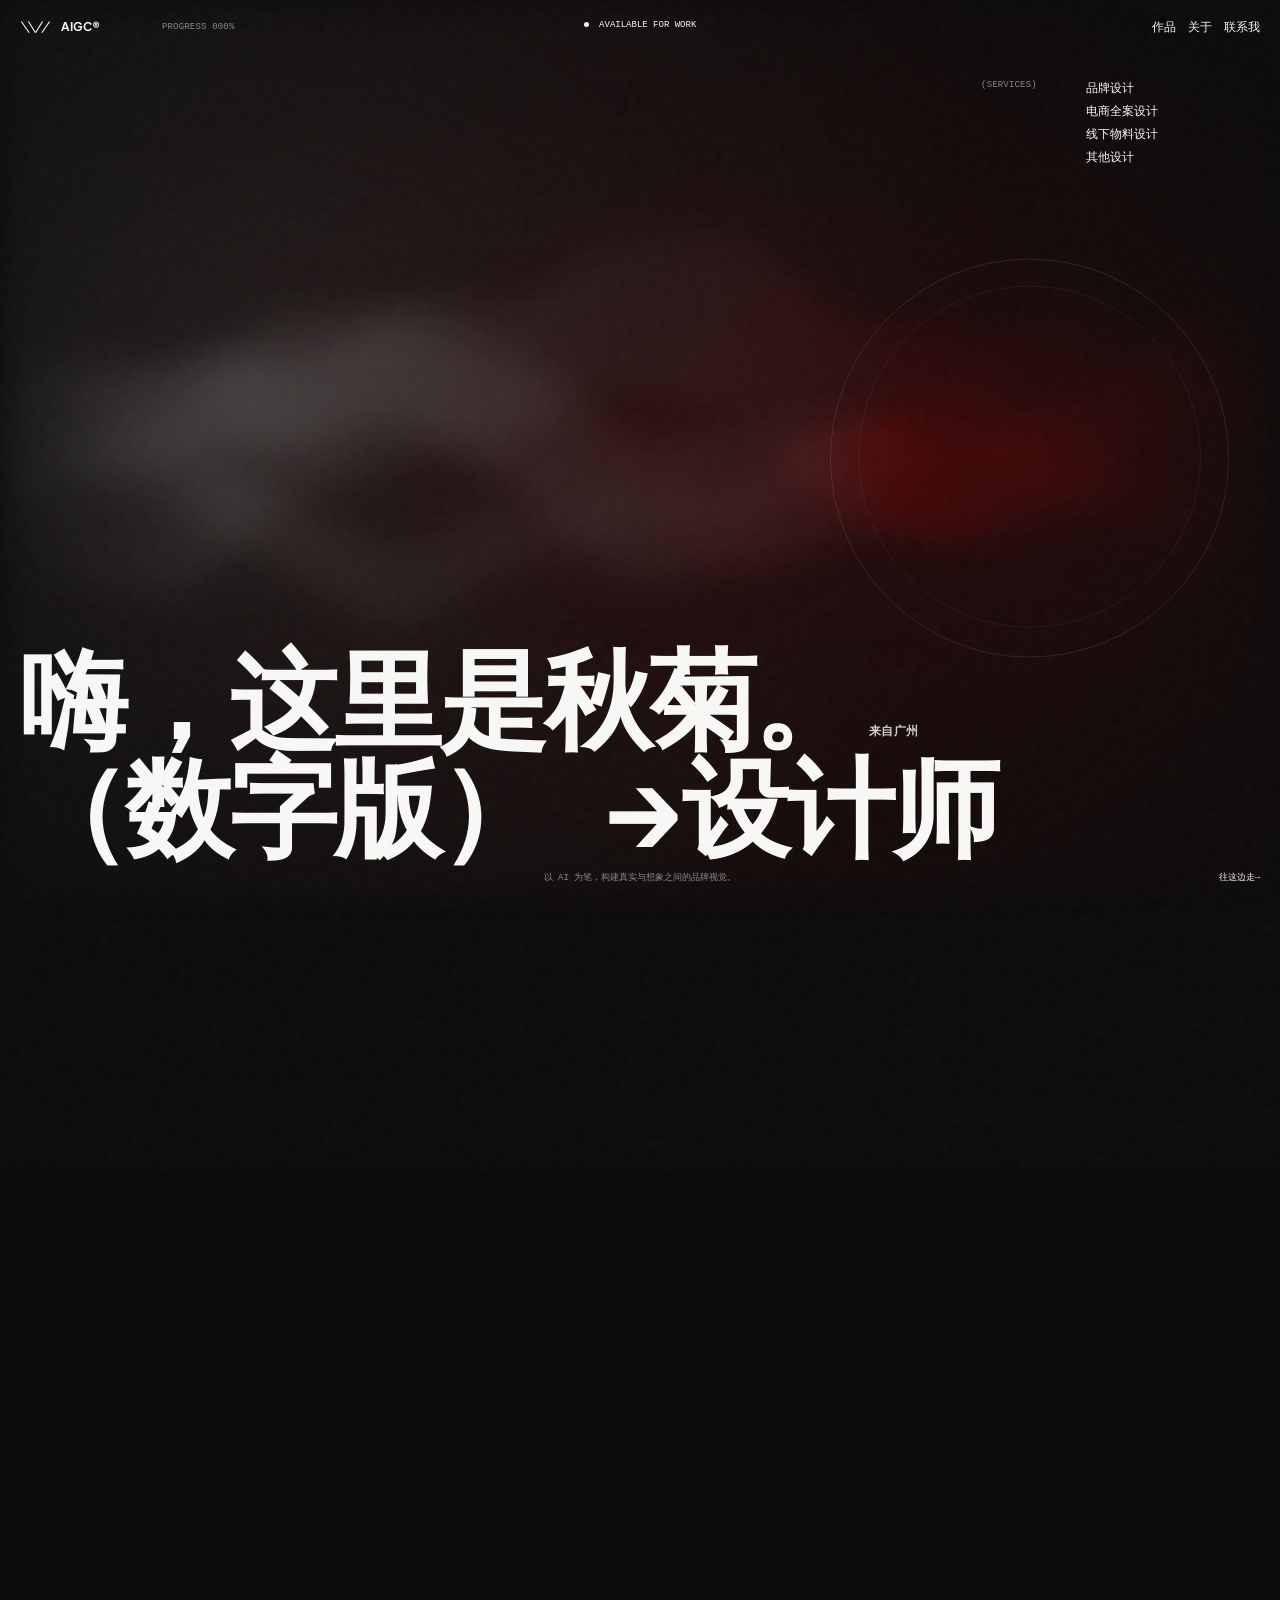
==== index.html @ 80c8fb96 "Add four animated case study pages" ====
<!doctype html>
<html lang="zh-CN">
  <head>
    <meta charset="UTF-8" />
    <meta name="viewport" content="width=device-width, initial-scale=1.0" />
    <meta
      name="description"
      content="AIGC 视觉设计师个人作品集：AI 视觉、品牌艺术指导与动态影像。"
    />
    <title>AIGC® — Visual Designer</title>
    <link rel="stylesheet" href="./styles.css?v=20261120-spacing-final" />
    <link rel="stylesheet" href="./target-cursor.css?v=20261120" />
  </head>
  <body>
    <canvas class="aurora" id="aurora" aria-hidden="true"></canvas>

    <div class="loader" id="loader" aria-hidden="true">
      <div class="loader__art" aria-hidden="true">
        <img src="./assets/body-signal.svg" alt="" />
        <img src="./assets/silicon-bloom.svg" alt="" />
        <img src="./assets/chrome-memory.svg" alt="" />
        <img src="./assets/soft-machine.svg" alt="" />
      </div>
      <div class="loader__info">
        <span>JUST A SEC!</span>
        <span class="loader__count" id="loader-count">000</span>
      </div>
      <div class="loader__rule"><span></span></div>
    </div>

    <div class="noise" aria-hidden="true"></div>

    <header class="site-header" id="site-header">
      <div class="header-left">
        <a class="brand" href="#stage" data-navigate="top" aria-label="返回首页">
          <svg viewBox="0 0 44 26" aria-hidden="true">
            <path d="M2 5 13 21M42 5 31 21M12 5l10 16M32 5 22 21" />
          </svg>
          <span>AIGC®</span>
        </a>
        <span class="page-progress">PROGRESS <b id="page-progress">000%</b></span>
      </div>
      <span class="availability"><i></i> AVAILABLE FOR WORK</span>
      <nav class="desktop-nav" aria-label="主导航">
        <a href="#works" data-navigate="works">作品</a>
        <a href="#about" data-navigate="about">关于</a>
        <a href="#contact" data-navigate="contact">联系我</a>
      </nav>
      <button class="menu-toggle" type="button" aria-expanded="false" aria-controls="mobile-nav">
        <span></span><span></span>
        <span class="sr-only">打开导航</span>
      </button>
    </header>

    <nav class="mobile-nav" id="mobile-nav" aria-label="移动端导航">
      <a href="#works" data-navigate="works"><span>01</span>作品</a>
      <a href="#about" data-navigate="about"><span>02</span>关于</a>
      <a href="#contact" data-navigate="contact"><span>03</span>联系我</a>
      <p>让未见之物，<br />成为可以被相信的画面。</p>
    </nav>

    <main>
      <section class="horizontal-stage" id="stage">
        <div class="horizontal-pin">
          <div class="horizontal-track" id="horizontal-track">
            <section class="scene hero-scene">
              <div class="hero-services">
                <span class="micro">(SERVICES)</span>
                <ul>
                  <li>品牌设计</li>
                  <li>电商全案设计</li>
                  <li>线下物料设计</li>
                  <li>其他设计</li>
                </ul>
              </div>

              <div class="hero-copy">
                <div class="hero-line hero-line--one">
                  <h1>嗨，这里是秋菊。</h1>
                  <span class="hero-location">来自广州</span>
                </div>
                <div class="hero-line hero-line--two">
                  <h1>（数字版）</h1>
                  <h1>→设计师</h1>
                </div>
              </div>

              <div class="hero-bottom">
                <span class="hero-manifesto">以 AI 为笔，构建真实与想象之间的品牌视觉。</span>
                <span>往这边走→</span>
              </div>
            </section>

            <article class="scene project-scene" data-project="0">
              <div
                class="project-copy"
                data-open-project="0"
                style="--project-image: url('./assets/silicon-bloom.svg')"
              >
                <span class="project-number">01</span>
                <span class="project-year">（2026）</span>
                <h2>品牌<br />设计</h2>
                <ul>
                  <li>品牌+IP</li>
                </ul>
                <button class="project-open" type="button" data-open-project="0">查看作品 ↗</button>
              </div>
            </article>

            <article class="scene project-scene" data-project="1">
              <div
                class="project-copy"
                data-open-project="1"
                style="--project-image: url('./assets/chrome-memory.svg')"
              >
                <span class="project-number">02</span>
                <span class="project-year">（2026）</span>
                <h2>电商<br />全案设计</h2>
                <ul>
                  <li>AIGC</li>
                  <li>电商</li>
                </ul>
                <button class="project-open" type="button" data-open-project="1">查看作品 ↗</button>
              </div>
            </article>

            <article class="scene project-scene" data-project="2">
              <div
                class="project-copy"
                data-open-project="2"
                style="--project-image: url('./assets/body-signal.svg')"
              >
                <span class="project-number">03</span>
                <span class="project-year">（2026）</span>
                <h2>线下<br />物料设计</h2>
                <ul>
                  <li>画册</li>
                  <li>包装</li>
                </ul>
                <button class="project-open" type="button" data-open-project="2">查看作品 ↗</button>
              </div>
            </article>

            <article class="scene project-scene" data-project="3">
              <div
                class="project-copy"
                data-open-project="3"
                style="--project-image: url('./assets/soft-machine.svg')"
              >
                <span class="project-number">04</span>
                <span class="project-year">（2026）</span>
                <h2>其他<br />设计</h2>
                <ul>
                  <li>字体设计</li>
                </ul>
                <button class="project-open" type="button" data-open-project="3">查看作品 ↗</button>
              </div>
            </article>

            <section class="scene works-scene" id="works">
              <div class="works-heading">
                <h2>部分作品展示</h2>
              </div>
              <div class="works-table">
                <div class="works-table__head">
                  <span>Name</span><span>Year</span><span>Services</span>
                </div>
                <div class="works-table__row">
                  <span>贝甜</span><span>2026.11</span><span>烘焙品牌项目设计</span>
                </div>
                <div class="works-table__row">
                  <span>泊荼</span><span>2026.09</span><span>零食包装设计，茶包</span>
                </div>
                <div class="works-table__row">
                  <span>创尔生物科技</span><span>2026.08</span><span>企业画册设计</span>
                </div>
                <div class="works-table__row">
                  <span>牙泰</span><span>2026.07</span><span>牙膏详情页设计，电商</span>
                </div>
                <div class="works-table__row">
                  <span>Move</span><span>2026.05</span><span>运动APP界面设计</span>
                </div>
              </div>
              <div class="works-footer">
                <span>AVAILABLE FOR SELECTED COLLABORATIONS</span>
                <a href="#contact" data-navigate="contact">REQUEST FULL PORTFOLIO ↗</a>
              </div>
            </section>

            <section class="scene about-scene" id="about">
              <div class="about-art">
                <img src="./assets/soft-machine.svg" alt="柔软机械视觉" loading="lazy" />
                <div class="about-art__stamp">
                  <span>HUMAN</span><i>×</i><span>MACHINE</span>
                </div>
              </div>
              <div class="about-copy">
                <span class="micro">(ABOUT THE DESIGNER)</span>
                <h2>
                  通过战略性、有意识且功能性地塑造品牌视觉形象。作为一名充满热忱的平面设计师，我相信每一项品牌课题，都能用清晰成熟的设计思维去回应。
                </h2>
                <div class="about-intro">
                  <p>
                    我做事踏实、善于协作，重视细节，打造统一且贴合品牌内核的视觉作品。
                  </p>
                  <p>
                    拥有一年跨领域平面设计经验，涵盖品牌识别、包装、版式与视觉物料设计，我的设计逻辑植根于叙事表达，致力于为品牌构建稳定、有共鸣、具备长期价值的视觉体系。
                  </p>
                </div>
                <div class="toolkit">
                  <span>我的哲学</span>
                </div>
              </div>
            </section>

            <section class="scene contact-scene" id="contact">
              <div class="contact-thanks">
                <span class="micro">(THANK YOU)</span>
                <section class="hobby-section" aria-labelledby="hobby-title">
                  <div class="hobby-carousel">
                    <img
                      class="hobby-slide is-active"
                      src="./assets/silicon-bloom.svg"
                      alt="任何音乐相关视觉占位图"
                    />
                    <img
                      class="hobby-slide"
                      src="./assets/chrome-memory.svg"
                      alt="游戏与摄影视觉占位图"
                      loading="lazy"
                    />
                    <img
                      class="hobby-slide"
                      src="./assets/body-signal.svg"
                      alt="艺术展与美术展视觉占位图"
                      loading="lazy"
                    />
                    <img
                      class="hobby-slide"
                      src="./assets/soft-machine.svg"
                      alt="运动的乐趣视觉占位图"
                      loading="lazy"
                    />
                    <span class="hobby-carousel__count"><b id="hobby-index">01</b> / 04</span>
                  </div>
                  <div class="hobby-copy">
                    <span class="micro" id="hobby-title">(认识我)</span>
                    <p class="hobby-intro">
                      创造性解决问题是我工作和个人追求的核心。无论是通过动手制作还是积极探索，这些爱好让我保持脚踏实地、保持好奇心和创意投入，也为我的设计方法增添了新鲜视角。
                    </p>
                    <p class="hobby-prompt">以下是我热爱的一些爱好，一旦你让我开口，我就永远不会停止追逐：</p>
                    <ul class="hobby-list">
                      <li><button type="button">任何音乐相关<i>01</i></button></li>
                      <li><button type="button">游戏与摄影<i>02</i></button></li>
                      <li><button type="button">艺术展，美术展<i>03</i></button></li>
                      <li><button type="button">运动的乐趣<i>04</i></button></li>
                    </ul>
                  </div>
                </section>
                <div class="contact-thanks__closing">
                  <p>Thanks for<br />stopping by.</p>
                  <span>你的到访，本身就是一次灵感交换。</span>
                </div>
              </div>
              <div class="contact-panel">
                <div class="contact-top">
                  <span>(START A PROJECT)</span>
                  <span>OPEN FOR COLLABORATION / 2026</span>
                </div>
                <div class="contact-main">
                  <h2>LET'S ✱<br />CONNECT</h2>
                  <p>
                    有一个项目，或者只是想聊聊？<br />
                    让我们把脑海里的画面变成可以被看见的世界。
                  </p>
                  <div class="contact-directory" id="personal-info">
                    <div class="contact-directory__profile">
                      <section class="contact-directory__column">
                        <span class="contact-directory__label">个人信息</span>
                        <dl class="contact-list">
                          <div><dt>身份</dt><dd>平面设计师</dd></div>
                          <div><dt>方向</dt><dd>AIGC平面设计</dd></div>
                          <div><dt>状态</dt><dd>接受合作机会</dd></div>
                        </dl>
                      </section>
                      <section class="contact-directory__column">
                        <span class="contact-directory__label">社媒主页</span>
                        <ul class="contact-social-list">
                          <li><span>小红书</span><strong>95495643327</strong></li>
                          <li>
                            <span>站酷</span>
                            <a href="https://www.zcool.com.cn/u/ZMTE1ODU4ODI4" target="_blank" rel="noreferrer">
                              https://www.zcool.com.cn/u/ZMTE1ODU4ODI4
                            </a>
                          </li>
                          <li><span>抖音</span><strong>蔡燃</strong></li>
                        </ul>
                      </section>
                    </div>
                    <div class="contact-directory__contact">
                      <span class="contact-directory__label">联系信息</span>
                      <div class="contact-channels">
                        <span>邮箱：<a href="mailto:luqiuju517@gmail.com">luqiuju517@gmail.com</a></span>
                        <span>微信：<strong>l1486950832</strong></span>
                      </div>
                      <p>合作咨询：欢迎通过邮件或社媒联系</p>
                    </div>
                  </div>
                </div>
                <div class="contact-footer">
                  <span>© 2026 AIGC®</span>
                  <span>BEHANCE / INSTAGRAM / 小红书</span>
                  <span>BACK TO TOP ↑</span>
                </div>
              </div>
            </section>
          </div>
        </div>
      </section>
    </main>

    <dialog class="project-modal" id="project-modal" aria-labelledby="modal-title">
      <button class="modal-close" type="button" aria-label="关闭项目详情">CLOSE ×</button>
      <div class="modal-layout">
        <div class="modal-visual">
          <img id="modal-image" src="" alt="" />
          <span class="modal-index" id="modal-index">01</span>
        </div>
        <div class="modal-content">
          <div>
            <span class="micro">SELECTED PROJECT</span>
            <h2 id="modal-title"></h2>
            <p class="modal-lede" id="modal-lede"></p>
          </div>
          <dl>
            <div><dt>YEAR</dt><dd id="modal-year"></dd></div>
            <div><dt>SCOPE</dt><dd id="modal-scope"></dd></div>
            <div><dt>ROLE</dt><dd>AIGC Visual Direction / Creative Production</dd></div>
          </dl>
          <p class="modal-note">此项目视觉为网站预览占位内容，可替换为你的真实作品。</p>
        </div>
      </div>
    </dialog>

    <script src="https://cdn.jsdelivr.net/npm/gsap@3.12.5/dist/gsap.min.js"></script>
    <script src="./aurora.js"></script>
    <script src="./target-cursor.js?v=20261120"></script>
    <script src="./script.js?v=20261120-case-pages"></script>
  </body>
</html>
---- styles.css ----
@import url("https://fonts.googleapis.com/css2?family=Plus+Jakarta+Sans:wght@400;500;600;700;800&display=swap");

:root {
  --black: #0c0c0c;
  --white: #f8f8f6;
  --red: #ff2222;
  --muted: rgba(248, 248, 246, 0.52);
  --line: rgba(248, 248, 246, 0.22);
  --font: "Plus Jakarta Sans", "Helvetica Neue", Arial, "PingFang SC", "Microsoft YaHei",
    sans-serif;
  --mono: "SFMono-Regular", "Cascadia Code", "Roboto Mono", "Microsoft YaHei", monospace;
  --pad: clamp(16px, 1.56vw, 22px);
}

* {
  box-sizing: border-box;
}

html {
  color-scheme: dark;
  background: var(--black);
  scroll-behavior: auto;
}

body {
  min-width: 320px;
  margin: 0;
  overflow-x: hidden;
  color: var(--white);
  background: var(--black);
  font-family: var(--font);
  -webkit-font-smoothing: antialiased;
}

body.is-locked {
  overflow: hidden;
}

.aurora {
  position: fixed;
  inset: 0;
  z-index: 0;
  width: 100%;
  height: 100%;
  opacity: 0.82;
  filter: blur(18px) saturate(1.12);
  pointer-events: none;
}

main {
  position: relative;
  z-index: 1;
}

button,
a {
  color: inherit;
  font: inherit;
  -webkit-tap-highlight-color: transparent;
}

button {
  padding: 0;
  border: 0;
  background: none;
  cursor: pointer;
}

a {
  text-decoration: none;
}

img {
  display: block;
  max-width: 100%;
}

::selection {
  color: var(--black);
  background: var(--red);
}

.sr-only {
  position: absolute;
  width: 1px;
  height: 1px;
  padding: 0;
  margin: -1px;
  overflow: hidden;
  clip: rect(0, 0, 0, 0);
  white-space: nowrap;
  border: 0;
}

.noise {
  position: fixed;
  inset: -30%;
  z-index: 9998;
  pointer-events: none;
  opacity: 0.035;
  background-image: url("data:image/svg+xml,%3Csvg viewBox='0 0 180 180' xmlns='http://www.w3.org/2000/svg'%3E%3Cfilter id='n'%3E%3CfeTurbulence type='fractalNoise' baseFrequency='.92' numOctaves='4' stitchTiles='stitch'/%3E%3C/filter%3E%3Crect width='100%25' height='100%25' filter='url(%23n)' opacity='.8'/%3E%3C/svg%3E");
  animation: grain 0.24s steps(2) infinite;
}

@keyframes grain {
  0% { transform: translate3d(0, 0, 0); }
  25% { transform: translate3d(1%, -2%, 0); }
  50% { transform: translate3d(-2%, 1%, 0); }
  75% { transform: translate3d(2%, 2%, 0); }
  100% { transform: translate3d(-1%, -1%, 0); }
}

.loader {
  position: fixed;
  inset: 0;
  z-index: 10000;
  display: flex;
  align-items: center;
  justify-content: center;
  overflow: hidden;
  color: var(--black);
  background: var(--red);
  transition: transform 0.9s cubic-bezier(0.76, 0, 0.24, 1), visibility 0.9s;
}

.loader.is-complete {
  visibility: hidden;
  transform: translateY(-100%);
}

.loader__art {
  position: relative;
  width: min(34vw, 470px);
  aspect-ratio: 1;
}

.loader__art img {
  position: absolute;
  top: 50%;
  left: 50%;
  width: 38%;
  max-height: 48%;
  border: 1px solid rgba(12, 12, 12, 0.4);
  object-fit: cover;
  filter: grayscale(1) contrast(1.1);
}

.loader__art img:nth-child(1) {
  z-index: 2;
  transform: translate(-50%, -50%) rotate(-4deg);
}

.loader__art img:nth-child(2) {
  z-index: 3;
  transform: translate(-72%, -61%) rotate(6deg);
}

.loader__art img:nth-child(3) {
  z-index: 1;
  transform: translate(-28%, -40%) rotate(4deg);
}

.loader__art img:nth-child(4) {
  z-index: 4;
  transform: translate(-48%, -32%) rotate(-5deg);
}

.loader__info {
  position: absolute;
  right: var(--pad);
  bottom: calc(var(--pad) + 17px);
  left: var(--pad);
  display: flex;
  align-items: flex-end;
  justify-content: space-between;
  font: 11px/1 var(--mono);
  text-transform: uppercase;
}

.loader__count {
  font-size: clamp(22px, 3vw, 44px);
  letter-spacing: -0.06em;
}

.loader__rule {
  position: absolute;
  right: var(--pad);
  bottom: var(--pad);
  left: var(--pad);
  height: 1px;
  overflow: hidden;
  background: rgba(12, 12, 12, 0.3);
}

.loader__rule span {
  display: block;
  width: 100%;
  height: 100%;
  background: var(--black);
  transform: scaleX(0);
  transform-origin: left;
  animation: loader-rule 1.2s cubic-bezier(0.76, 0, 0.24, 1) forwards;
}

@keyframes loader-rule {
  to { transform: scaleX(1); }
}

.site-header {
  position: fixed;
  top: 0;
  right: 0;
  left: 0;
  z-index: 100;
  display: grid;
  grid-template-columns: 1fr auto 1fr;
  align-items: start;
  padding: 18px var(--pad);
  pointer-events: none;
  transition: color 0.3s;
}

.site-header a,
.site-header button {
  pointer-events: auto;
}

.header-left {
  display: flex;
  align-items: center;
  gap: 62px;
}

.brand {
  display: inline-flex;
  align-items: center;
  gap: 10px;
  width: max-content;
  font-size: 12px;
  font-weight: 700;
  line-height: 1;
}

.brand svg {
  width: 31px;
  fill: none;
  stroke: currentColor;
  stroke-width: 1.6;
}

.page-progress {
  color: var(--muted);
  font: 9px/1 var(--mono);
  letter-spacing: 0.02em;
}

.page-progress b {
  font-weight: 400;
}

.availability {
  padding-top: 3px;
  justify-self: center;
  font: 9px/1 var(--mono);
}

.availability i {
  display: inline-block;
  width: 5px;
  height: 5px;
  margin-right: 5px;
  border-radius: 50%;
  background: var(--white);
}

.desktop-nav {
  display: flex;
  justify-self: end;
  gap: 12px;
  font: 12px/1 var(--font);
}

.desktop-nav a {
  position: relative;
  padding: 3px 0;
}

.desktop-nav a::after {
  position: absolute;
  right: 0;
  bottom: 0;
  left: 0;
  height: 1px;
  background: currentColor;
  content: "";
  transform: scaleX(0);
  transform-origin: right;
  transition: transform 0.3s;
}

.desktop-nav a:hover::after {
  transform: scaleX(1);
  transform-origin: left;
}

.site-header.is-contact .desktop-nav {
  color: var(--white);
}

.menu-toggle {
  display: none;
  justify-self: end;
  width: 38px;
  height: 30px;
  padding: 7px 0;
}

.menu-toggle > span:not(.sr-only) {
  display: block;
  width: 100%;
  height: 1px;
  background: currentColor;
}

.menu-toggle > span:first-child {
  margin-bottom: 7px;
}

.menu-toggle[aria-expanded="true"] > span:first-child {
  transform: translateY(4px) rotate(45deg);
}

.menu-toggle[aria-expanded="true"] > span:nth-child(2) {
  transform: translateY(-4px) rotate(-45deg);
}

.mobile-nav {
  position: fixed;
  inset: 0;
  z-index: 90;
  display: none;
  flex-direction: column;
  justify-content: center;
  padding: 90px var(--pad) 34px;
  color: var(--black);
  background: var(--red);
  opacity: 0;
  pointer-events: none;
  transform: translateY(-8%);
  transition: opacity 0.4s, transform 0.4s cubic-bezier(0.76, 0, 0.24, 1);
}

.mobile-nav.is-open {
  opacity: 1;
  pointer-events: auto;
  transform: translateY(0);
}

.mobile-nav a {
  display: flex;
  align-items: baseline;
  gap: 12px;
  padding: 4px 0;
  font-size: clamp(43px, 13vw, 70px);
  font-weight: 700;
  letter-spacing: -0.055em;
  line-height: 0.95;
}

.mobile-nav a span {
  font: 9px/1 var(--mono);
  letter-spacing: 0;
}

.mobile-nav p {
  margin: 70px 0 0;
  font: 11px/1.55 var(--mono);
}

.horizontal-stage {
  position: relative;
  height: 650vh;
  background: transparent;
}

.horizontal-pin {
  position: sticky;
  top: 0;
  height: 100svh;
  overflow: hidden;
}

.horizontal-track {
  display: flex;
  width: max-content;
  height: 100svh;
  will-change: transform;
}

.scene {
  position: relative;
  flex: none;
  height: 100%;
  background: transparent;
}

.micro {
  color: var(--muted);
  font: 9px/1.2 var(--mono);
  letter-spacing: 0.02em;
  text-transform: uppercase;
}

.hero-scene {
  width: 100vw;
  overflow: hidden;
}

.hero-scene::before {
  position: absolute;
  top: 50%;
  right: 4vw;
  width: min(31vw, 460px);
  height: min(31vw, 460px);
  border: 1px solid rgba(248, 248, 246, 0.1);
  border-radius: 50%;
  content: "";
  transform: translateY(-48%);
}

.hero-scene::after {
  position: absolute;
  top: 50%;
  right: calc(4vw + 2.2vw);
  width: min(26.6vw, 395px);
  height: min(26.6vw, 395px);
  border: 1px solid rgba(248, 248, 246, 0.06);
  border-radius: 50%;
  content: "";
  transform: translateY(-48%);
}

.hero-services {
  position: absolute;
  top: 80px;
  right: var(--pad);
  display: grid;
  grid-template-columns: 90px 174px;
  gap: 15px;
  z-index: 2;
  font-size: 12px;
}

.hero-services ul {
  display: flex;
  gap: 6px;
  padding: 0;
  margin: 0;
  flex-direction: column;
  list-style: none;
}

.hero-copy {
  position: absolute;
  right: var(--pad);
  bottom: 44px;
  left: var(--pad);
  z-index: 2;
  text-transform: uppercase;
}

.hero-line {
  display: flex;
  align-items: flex-end;
}

.hero-line h1 {
  margin: 0;
  font-size: clamp(56px, 8.45vw, 130px);
  perspective: 700px;
  font-weight: 700;
  letter-spacing: -0.03em;
  line-height: 0.98;
  white-space: nowrap;
}

.fold-char {
  display: inline-block;
  transform-origin: 50% 0%;
  transform-style: preserve-3d;
  backface-visibility: hidden;
  will-change: transform, opacity;
}

.hero-line--two {
  gap: clamp(28px, 4.5vw, 72px);
  margin-top: 2px;
}

.hero-location {
  margin: 0 0 8px 11px;
  color: rgba(248, 248, 246, 0.82);
  font: 700 12px/1.35 var(--mono);
  letter-spacing: 0.02em;
  text-transform: none;
}

.hero-bottom {
  position: absolute;
  right: var(--pad);
  bottom: 17px;
  left: var(--pad);
  z-index: 3;
  display: flex;
  justify-content: flex-end;
  font: 9px/1 var(--mono);
}

.hero-bottom b {
  margin-left: 14px;
  font-weight: 400;
}

.hero-manifesto {
  position: absolute;
  left: 50%;
  color: var(--muted);
  transform: translateX(-50%);
  white-space: nowrap;
}

.project-scene {
  display: grid;
  width: min(44vw, 700px);
  grid-template-columns: minmax(0, 1fr);
  padding: 72px var(--pad) 22px;
}

.project-copy {
  position: relative;
  isolation: isolate;
  display: flex;
  min-height: 77vh;
  align-self: center;
  flex-direction: column;
  overflow: hidden;
  padding: 6px 0 0 clamp(36px, 3vw, 50px);
  background: var(--black);
  cursor: pointer;
}

.project-copy::before {
  position: absolute;
  inset: 0;
  z-index: 0;
  background: var(--project-image) center / cover no-repeat;
  content: "";
  opacity: 0;
  pointer-events: none;
  transform: scale(1.035);
  transition:
    opacity 0.4s ease,
    transform 0.8s cubic-bezier(0.18, 0.7, 0.2, 1);
}

.project-copy:hover::before,
.project-copy:focus-within::before {
  opacity: 1;
  transform: scale(1);
}

.project-copy > * {
  position: relative;
  z-index: 1;
}

.project-number {
  align-self: flex-end;
  font-size: clamp(62px, 7.3vw, 112px);
  font-weight: 500;
  letter-spacing: -0.03em;
  line-height: 0.8;
}

.project-year {
  margin-top: auto;
  color: var(--muted);
  font: 9px/1 var(--mono);
}

.project-copy h2 {
  margin: 20px 0 32px;
  font-size: clamp(44px, 5.25vw, 82px);
  font-weight: 700;
  letter-spacing: -0.055em;
  line-height: 0.91;
}

.project-copy ul {
  display: flex;
  gap: 7px;
  padding: 9px 0;
  margin: 0;
  flex-direction: column;
  border-top: 1px solid var(--line);
  border-bottom: 1px solid var(--line);
  color: var(--muted);
  font: 9px/1.2 var(--mono);
  list-style: none;
}

.project-open {
  align-self: flex-start;
  padding: 9px 0 5px;
  margin-top: 17px;
  border-bottom: 1px solid currentColor;
  font: 9px/1 var(--mono);
}

.project-open:hover {
  color: var(--red);
}

.works-scene {
  display: flex;
  width: 100vw;
  flex-direction: column;
  padding: 73px var(--pad) 21px;
}

.works-heading {
  display: flex;
  align-items: flex-start;
  justify-content: flex-start;
  margin-bottom: 45px;
}

.works-heading h2 {
  margin: 0;
  font-size: clamp(28px, 2.65vw, 42px);
  font-weight: 700;
  letter-spacing: -0.04em;
  line-height: 1;
}

.works-table {
  border-top: 1px solid var(--line);
}

.works-table__head,
.works-table > button,
.works-table__row {
  display: grid;
  grid-template-columns: minmax(210px, 1.3fr) 0.45fr 1.25fr;
  gap: 24px;
  align-items: center;
  width: 100%;
  min-height: 61px;
  padding: 0 5px;
  border-bottom: 1px solid var(--line);
  text-align: left;
}

.works-table__head {
  min-height: 37px;
  color: var(--muted);
  font: 9px/1 var(--mono);
}

.works-table > button,
.works-table__row {
  font-size: clamp(17px, 1.68vw, 25px);
  letter-spacing: -0.025em;
  text-transform: uppercase;
}

.works-table > button {
  position: relative;
  isolation: isolate;
  overflow: hidden;
  transition: color 0.3s;
}

.works-table > button::before {
  position: absolute;
  inset: 0;
  z-index: -1;
  background: var(--red);
  content: "";
  transform: scaleY(0);
  transform-origin: bottom;
  transition: transform 0.34s cubic-bezier(0.76, 0, 0.24, 1);
}

.works-table > button:hover {
  color: var(--black);
}

.works-table > button:hover::before {
  transform: scaleY(1);
}

.works-footer {
  display: flex;
  align-items: center;
  justify-content: space-between;
  margin-top: auto;
  font: 9px/1 var(--mono);
}

.works-footer a {
  color: var(--muted);
}

.about-scene {
  display: grid;
  width: 100vw;
  grid-template-columns: 44% 56%;
}

.about-art {
  position: relative;
  align-self: center;
  height: 77vh;
  margin-left: var(--pad);
  overflow: hidden;
}

.about-art > img {
  width: 100%;
  height: 100%;
  object-fit: cover;
  filter: grayscale(0.45) contrast(1.03);
}

.about-art__stamp {
  position: absolute;
  right: 17px;
  bottom: 17px;
  display: grid;
  width: 116px;
  height: 116px;
  place-content: center;
  border: 1px solid rgba(255, 255, 255, 0.4);
  border-radius: 50%;
  color: var(--white);
  background: rgba(12, 12, 12, 0.5);
  text-align: center;
  backdrop-filter: blur(9px);
}

.about-art__stamp span {
  font: 9px/1.2 var(--mono);
}

.about-art__stamp i {
  margin: 3px 0;
  font-size: 17px;
  font-style: normal;
}

.about-copy {
  display: flex;
  flex-direction: column;
  padding: 78px 5.5vw 25px 5vw;
}

.about-copy h2 {
  max-width: 800px;
  margin: auto 0 45px;
  font-size: clamp(32px, 3.35vw, 52px);
  font-weight: 700;
  letter-spacing: -0.045em;
  line-height: 0.98;
}

.about-intro {
  display: grid;
  grid-template-columns: 1fr 1fr;
  gap: 28px;
  max-width: 800px;
}

.about-intro p {
  margin: 0;
  color: var(--muted);
  font-size: 12px;
  line-height: 1.7;
}

.toolkit {
  display: block;
  padding: 19px 0;
  margin-top: 34px;
  border-top: 1px solid var(--line);
  border-bottom: 1px solid var(--line);
}

.toolkit > span {
  color: var(--white);
  font-size: clamp(18px, 1.8vw, 26px);
  font-weight: 700;
}

.contact-scene {
  display: flex;
  width: 100vw;
  background: transparent;
}

.contact-thanks {
  display: flex;
  width: 60%;
  flex-direction: column;
  padding: 78px var(--pad) 20px;
}

.hobby-section {
  display: grid;
  grid-template-columns: minmax(250px, 0.86fr) minmax(290px, 1.14fr);
  gap: clamp(10px, 0.6vw, 12px);
  align-items: stretch;
  margin-top: 32px;
}

.hobby-carousel {
  position: relative;
  min-height: 470px;
  overflow: hidden;
  border: 1px solid rgba(248, 248, 246, 0.2);
  background: rgba(12, 12, 12, 0.38);
}

.hobby-slide {
  position: absolute;
  inset: 0;
  width: 100%;
  height: 100%;
  object-fit: cover;
  opacity: 0;
  transform: scale(1.04);
  transition: opacity 0.65s ease, transform 0.9s cubic-bezier(0.18, 0.7, 0.2, 1);
}

.hobby-slide.is-active {
  opacity: 1;
  transform: scale(1);
}

.hobby-carousel__count {
  position: absolute;
  right: 14px;
  bottom: 14px;
  padding: 7px 9px;
  color: var(--white);
  background: rgba(12, 12, 12, 0.68);
  font: 8px/1 var(--mono);
  backdrop-filter: blur(8px);
}

.hobby-carousel__count b {
  font-weight: 600;
}

.hobby-copy {
  display: flex;
  min-width: 0;
  max-width: 400px;
  flex-direction: column;
  justify-content: center;
}

.hobby-intro {
  margin: 22px 0 18px;
  color: rgba(248, 248, 246, 0.74);
  font-size: 12px;
  line-height: 1.75;
}

.hobby-prompt {
  margin: 0 0 12px;
  color: rgba(248, 248, 246, 0.62);
  font-size: 10px;
  line-height: 1.6;
}

.hobby-list {
  padding: 0;
  margin: 0;
  list-style: none;
  border-top: 1px solid var(--line);
}

.hobby-list li {
  border-bottom: 1px solid var(--line);
}

.hobby-list button {
  display: flex;
  width: 100%;
  align-items: center;
  justify-content: space-between;
  padding: 13px 0;
  color: var(--muted);
  font-size: clamp(12px, 1vw, 15px);
  font-weight: 500;
  line-height: 1.3;
  text-align: left;
  transform-origin: left center;
  transition: color 0.25s, transform 0.3s cubic-bezier(0.2, 0.7, 0.2, 1);
}

.hobby-list button:hover,
.hobby-list button:focus-visible,
.hobby-list button.is-active {
  color: var(--white);
  font-weight: 700;
}

.hobby-list button:hover,
.hobby-list button:focus-visible {
  transform: scale(1.07);
}

.hobby-list button i {
  font: 8px/1 var(--mono);
  font-style: normal;
}

.contact-thanks__closing {
  margin-top: auto;
}

.contact-thanks__closing p {
  margin: 52px 0 20px;
  font-size: clamp(38px, 4vw, 64px);
  font-weight: 600;
  letter-spacing: -0.05em;
  line-height: 0.96;
}

.contact-thanks__closing > span {
  color: var(--muted);
  font: 9px/1.5 var(--mono);
}

.contact-panel {
  display: flex;
  width: 40%;
  flex-direction: column;
  padding: 78px calc(var(--pad) + 8px) 20px;
  color: var(--white);
  background: var(--red);
}

.contact-top {
  display: flex;
  justify-content: space-between;
  font: 8px/1.2 var(--mono);
}

.contact-main {
  margin: auto 0;
}

.contact-main h2 {
  margin: 0 0 25px;
  font-size: clamp(49px, 5.35vw, 84px);
  font-weight: 700;
  letter-spacing: -0.055em;
  line-height: 0.91;
}

.contact-main > p {
  margin: 0 0 33px;
  font-size: 12px;
  line-height: 1.65;
}

.contact-directory {
  border: 1px solid rgba(248, 248, 246, 0.72);
}

.contact-directory__profile {
  display: grid;
  grid-template-columns: minmax(0, 0.82fr) minmax(0, 1.18fr);
}

.contact-directory__column {
  min-width: 0;
  padding: 18px 20px 20px;
}

.contact-directory__column + .contact-directory__column {
  border-left: 1px solid rgba(248, 248, 246, 0.32);
}

.contact-directory__label {
  font: 8px/1 var(--mono);
  letter-spacing: 0.04em;
}

.contact-list,
.contact-social-list {
  display: grid;
  gap: 10px;
  padding: 0;
  margin: 16px 0 0;
  list-style: none;
}

.contact-list div,
.contact-social-list li {
  display: grid;
  grid-template-columns: 58px minmax(0, 1fr);
  gap: 12px;
  align-items: baseline;
}

.contact-list dt,
.contact-social-list span,
.contact-channels {
  font: 8px/1.45 var(--mono);
}

.contact-list dd,
.contact-social-list strong,
.contact-social-list a {
  min-width: 0;
  margin: 0;
  font-size: 11px;
  font-weight: 500;
  line-height: 1.35;
}

.contact-social-list a {
  overflow-wrap: anywhere;
  text-decoration: underline;
  text-underline-offset: 2px;
}

.contact-directory__contact {
  display: grid;
  grid-template-columns: 78px minmax(0, 1fr) auto;
  gap: 18px;
  align-items: start;
  padding: 16px 20px 18px;
  border-top: 1px solid rgba(248, 248, 246, 0.32);
}

.contact-channels {
  display: flex;
  flex-wrap: wrap;
  gap: 8px 20px;
}

.contact-channels a {
  text-decoration: underline;
  text-underline-offset: 2px;
}

.contact-directory__contact p {
  margin: 0;
  font-size: 9px;
  line-height: 1.45;
  text-align: right;
}

.contact-footer {
  display: flex;
  justify-content: space-between;
  font: 8px/1 var(--mono);
}

.project-modal {
  width: min(1080px, calc(100vw - 40px));
  max-height: calc(100svh - 40px);
  padding: 0;
  border: 1px solid rgba(255, 255, 255, 0.2);
  color: var(--white);
  background: #111;
  overflow: auto;
}

.project-modal::backdrop {
  background: rgba(0, 0, 0, 0.82);
  backdrop-filter: blur(12px);
}

.modal-close {
  position: sticky;
  top: 0;
  z-index: 4;
  display: block;
  width: 100%;
  padding: 14px 16px;
  border-bottom: 1px solid var(--line);
  color: var(--white);
  background: rgba(17, 17, 17, 0.9);
  text-align: right;
  font: 8px/1 var(--mono);
  backdrop-filter: blur(10px);
}

.modal-layout {
  display: grid;
  grid-template-columns: 1.1fr 0.9fr;
}

.modal-visual {
  position: relative;
  min-height: 620px;
}

.modal-visual img {
  width: 100%;
  height: 100%;
  min-height: 620px;
  object-fit: cover;
}

.modal-index {
  position: absolute;
  top: 18px;
  left: 18px;
  display: grid;
  width: 39px;
  height: 39px;
  place-items: center;
  border-radius: 50%;
  color: var(--black);
  background: var(--red);
  font: 9px/1 var(--mono);
}

.modal-content {
  display: flex;
  flex-direction: column;
  justify-content: space-between;
  padding: clamp(30px, 4.5vw, 68px);
}

.modal-content h2 {
  margin: 38px 0 18px;
  font-size: clamp(44px, 4.7vw, 74px);
  font-weight: 700;
  letter-spacing: -0.055em;
  line-height: 0.92;
}

.modal-lede {
  max-width: 410px;
  margin: 0;
  color: var(--muted);
  font-size: 13px;
  line-height: 1.7;
}

.modal-content dl {
  margin: 56px 0 0;
  border-top: 1px solid var(--line);
}

.modal-content dl div {
  display: grid;
  grid-template-columns: 68px 1fr;
  gap: 14px;
  padding: 12px 0;
  border-bottom: 1px solid var(--line);
  font: 9px/1.5 var(--mono);
}

.modal-content dt {
  color: var(--muted);
}

.modal-content dd {
  margin: 0;
}

.modal-note {
  margin: 26px 0 0;
  color: var(--muted);
  font: 8px/1.6 var(--mono);
}

@media (max-width: 900px) {
  .site-header {
    grid-template-columns: 1fr auto;
    padding: 17px var(--pad);
  }

  .page-progress,
  .availability,
  .desktop-nav {
    display: none;
  }

  .menu-toggle,
  .mobile-nav {
    display: flex;
  }

  .horizontal-stage {
    height: auto;
  }

  .horizontal-pin {
    position: static;
    height: auto;
    overflow: visible;
  }

  .horizontal-track {
    display: block;
    width: 100%;
    height: auto;
    transform: none !important;
  }

  .scene {
    width: 100%;
    min-height: 100svh;
    height: auto;
  }

  .hero-scene {
    height: 100svh;
  }

  .hero-scene::before {
    top: 20%;
    right: -22vw;
    width: 68vw;
    height: 68vw;
  }

  .hero-scene::after {
    top: 20%;
    right: -10vw;
    width: 56vw;
    height: 56vw;
  }

  .hero-services {
    top: 67px;
    right: var(--pad);
    grid-template-columns: 74px 1fr;
    gap: 10px;
    font-size: 10px;
  }

  .hero-copy {
    bottom: 47px;
    display: flex;
    flex-direction: column;
  }

  .hero-line {
    display: block;
  }

  .hero-line h1 {
    font-size: clamp(30px, 8.7vw, 83px);
    line-height: 0.96;
    letter-spacing: -0.045em;
  }

  .hero-line--one {
    display: flex;
    align-items: flex-end;
    justify-content: space-between;
  }

  .hero-location {
    margin: 0 0 5px;
    font-size: 9px;
    line-height: 1.35;
  }

  .hero-line--two {
    display: flex;
    gap: clamp(8px, 1.6vw, 13px);
    margin-top: 3px;
  }

  .hero-bottom {
    bottom: 17px;
  }

  .hero-manifesto {
    display: none;
  }

  .project-scene {
    display: grid;
    width: 100%;
    min-height: auto;
    grid-template-columns: 1fr;
    padding: 76px var(--pad) 30px;
  }

  .project-copy {
    display: grid;
    min-height: 0;
    grid-template-columns: 1fr auto;
    padding: 0;
  }

  .project-number {
    grid-column: 2;
    grid-row: 1 / span 2;
    font-size: 56px;
  }

  .project-year {
    margin-top: 0;
  }

  .project-copy h2 {
    grid-column: 1;
    margin: 5px 0 18px;
    font-size: clamp(37px, 11vw, 63px);
  }

  .project-copy ul {
    grid-column: 1;
    gap: 5px;
  }

  .project-open {
    grid-column: 2;
    align-self: end;
    margin-top: 0;
  }

  .works-scene {
    justify-content: center;
    padding-top: 90px;
    padding-bottom: 35px;
  }

  .works-heading {
    margin-bottom: 32px;
  }

  .works-heading h2 {
    font-size: 32px;
  }

  .works-table__head,
  .works-table > button,
  .works-table__row {
    grid-template-columns: 1.3fr 0.42fr;
    gap: 10px;
    min-height: 58px;
  }

  .works-table__head span:last-child,
  .works-table > button span:last-child,
  .works-table__row span:last-child {
    display: none;
  }

  .works-table > button,
  .works-table__row {
    font-size: 15px;
  }

  .works-footer {
    align-items: flex-start;
    gap: 20px;
    flex-direction: column;
    margin-top: 45px;
  }

  .about-scene {
    display: flex;
    flex-direction: column;
    justify-content: center;
    padding: 82px var(--pad) 38px;
  }

  .about-art {
    width: 100%;
    height: 45svh;
    margin: 0;
  }

  .about-art__stamp {
    width: 94px;
    height: 94px;
  }

  .about-copy {
    padding: 35px 0 0;
  }

  .about-copy h2 {
    margin: 23px 0 28px;
    font-size: clamp(27px, 7.4vw, 41px);
  }

  .about-intro {
    grid-template-columns: 1fr;
    gap: 13px;
  }

  .toolkit {
    grid-template-columns: 1fr;
    margin-top: 27px;
  }

  .contact-scene {
    display: flex;
    min-height: auto;
    flex-direction: column;
  }

  .contact-thanks {
    width: 100%;
    min-height: auto;
    padding-top: 82px;
    padding-bottom: 27px;
  }

  .hobby-section {
    grid-template-columns: 1fr;
    gap: 22px;
    margin-top: 28px;
  }

  .hobby-carousel {
    min-height: 46svh;
  }

  .hobby-copy {
    max-width: 100%;
    padding: 8px 0 0;
  }

  .contact-thanks__closing {
    margin-top: 72px;
  }

  .contact-thanks__closing p {
    font-size: clamp(42px, 12vw, 70px);
  }

  .contact-panel {
    width: 100%;
    min-height: 72svh;
    padding: 30px var(--pad);
  }

  .contact-main {
    padding: 80px 0;
  }

  .contact-main h2 {
    font-size: clamp(52px, 14vw, 82px);
  }

  .contact-main > p {
    font-size: 11px;
  }

  .email-link {
    font-size: 15px;
  }

  .contact-footer {
    gap: 11px;
    flex-wrap: wrap;
  }

  .project-modal {
    width: calc(100vw - 20px);
    max-height: calc(100svh - 20px);
  }

  .modal-layout {
    grid-template-columns: 1fr;
  }

  .modal-visual,
  .modal-visual img {
    min-height: 49svh;
    max-height: 58svh;
  }

  .modal-content {
    padding: 28px 21px 34px;
  }

  .modal-content h2 {
    font-size: 45px;
  }
}

@media (max-width: 520px) {
  .hero-line h1 {
    font-size: clamp(42px, 11.6vw, 61px);
  }

  .hero-line--two {
    gap: 9px;
  }

  .project-copy h2 {
    font-size: clamp(35px, 10.5vw, 49px);
  }

  .project-number {
    font-size: 45px;
  }

  .contact-main {
    padding-top: 58px;
  }
}

@media (prefers-reduced-motion: reduce) {
  *,
  *::before,
  *::after {
    animation-duration: 0.01ms !important;
    animation-iteration-count: 1 !important;
    scroll-behavior: auto !important;
    transition-duration: 0.01ms !important;
  }
}
---- target-cursor.css ----
.target-cursor {
  position: fixed;
  inset: 0;
  z-index: 2147483647;
  pointer-events: none;
}

.target-cursor__corner {
  position: absolute;
  top: 0;
  left: 0;
  box-sizing: border-box;
  border-style: solid;
  border-color: var(--target-cursor-color, #ffffff);
  transform-origin: 0 0;
  will-change: transform;
}

.target-cursor__dot {
  position: absolute;
  top: 0;
  left: 0;
  border-radius: 50%;
  background: var(--target-cursor-color, #ffffff);
  will-change: transform;
}

.target-cursor__label {
  position: absolute;
  top: 0;
  left: 0;
  color: var(--target-cursor-color, #ffffff);
  font-size: 12px;
  font-weight: 500;
  line-height: 1;
  white-space: nowrap;
  opacity: 0;
  will-change: transform, opacity;
}
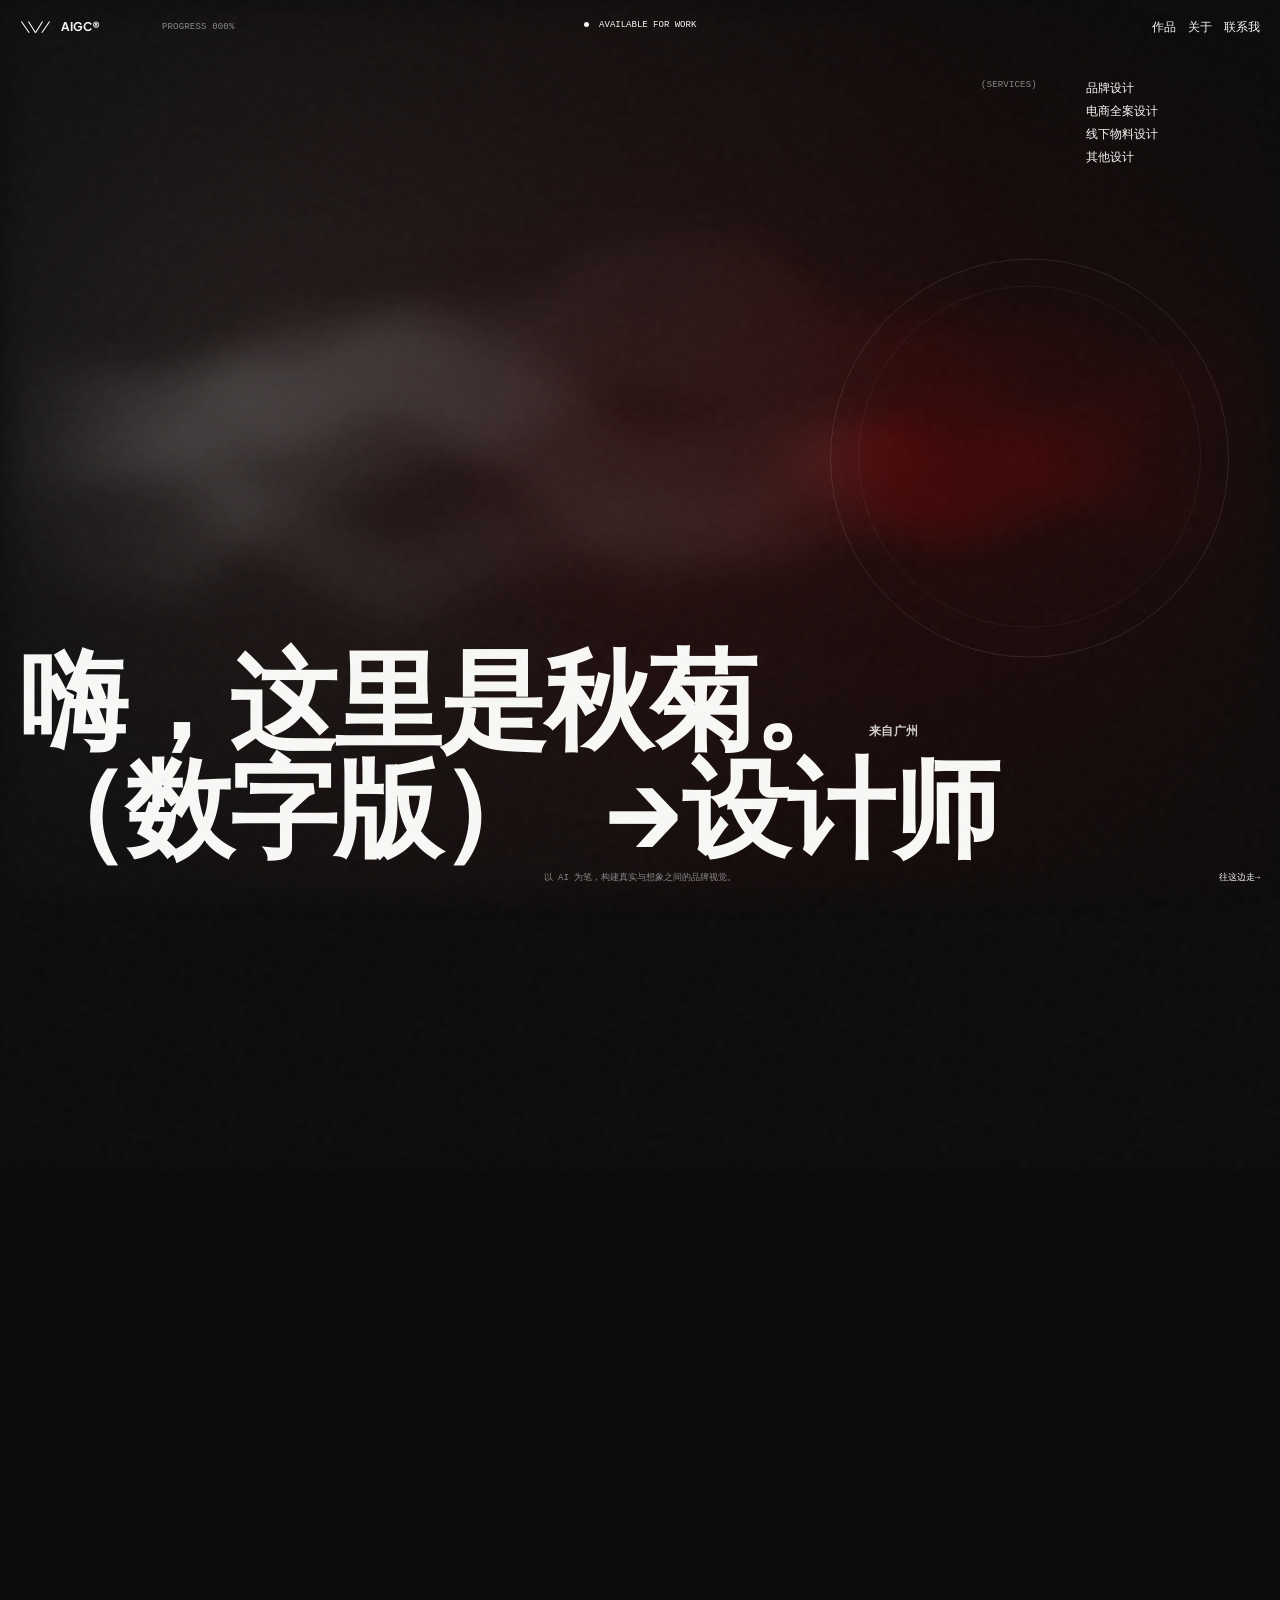
==== commit f5b23747: "Sync case study page comment updates" ====
--- a/index.html
+++ b/index.html
@@ -345,6 +345,6 @@
     <script src="https://cdn.jsdelivr.net/npm/gsap@3.12.5/dist/gsap.min.js"></script>
     <script src="./aurora.js"></script>
     <script src="./target-cursor.js?v=20261120"></script>
-    <script src="./script.js?v=20261120-case-pages"></script>
+    <script src="./script.js?v=20261121-case-comments"></script>
   </body>
 </html>
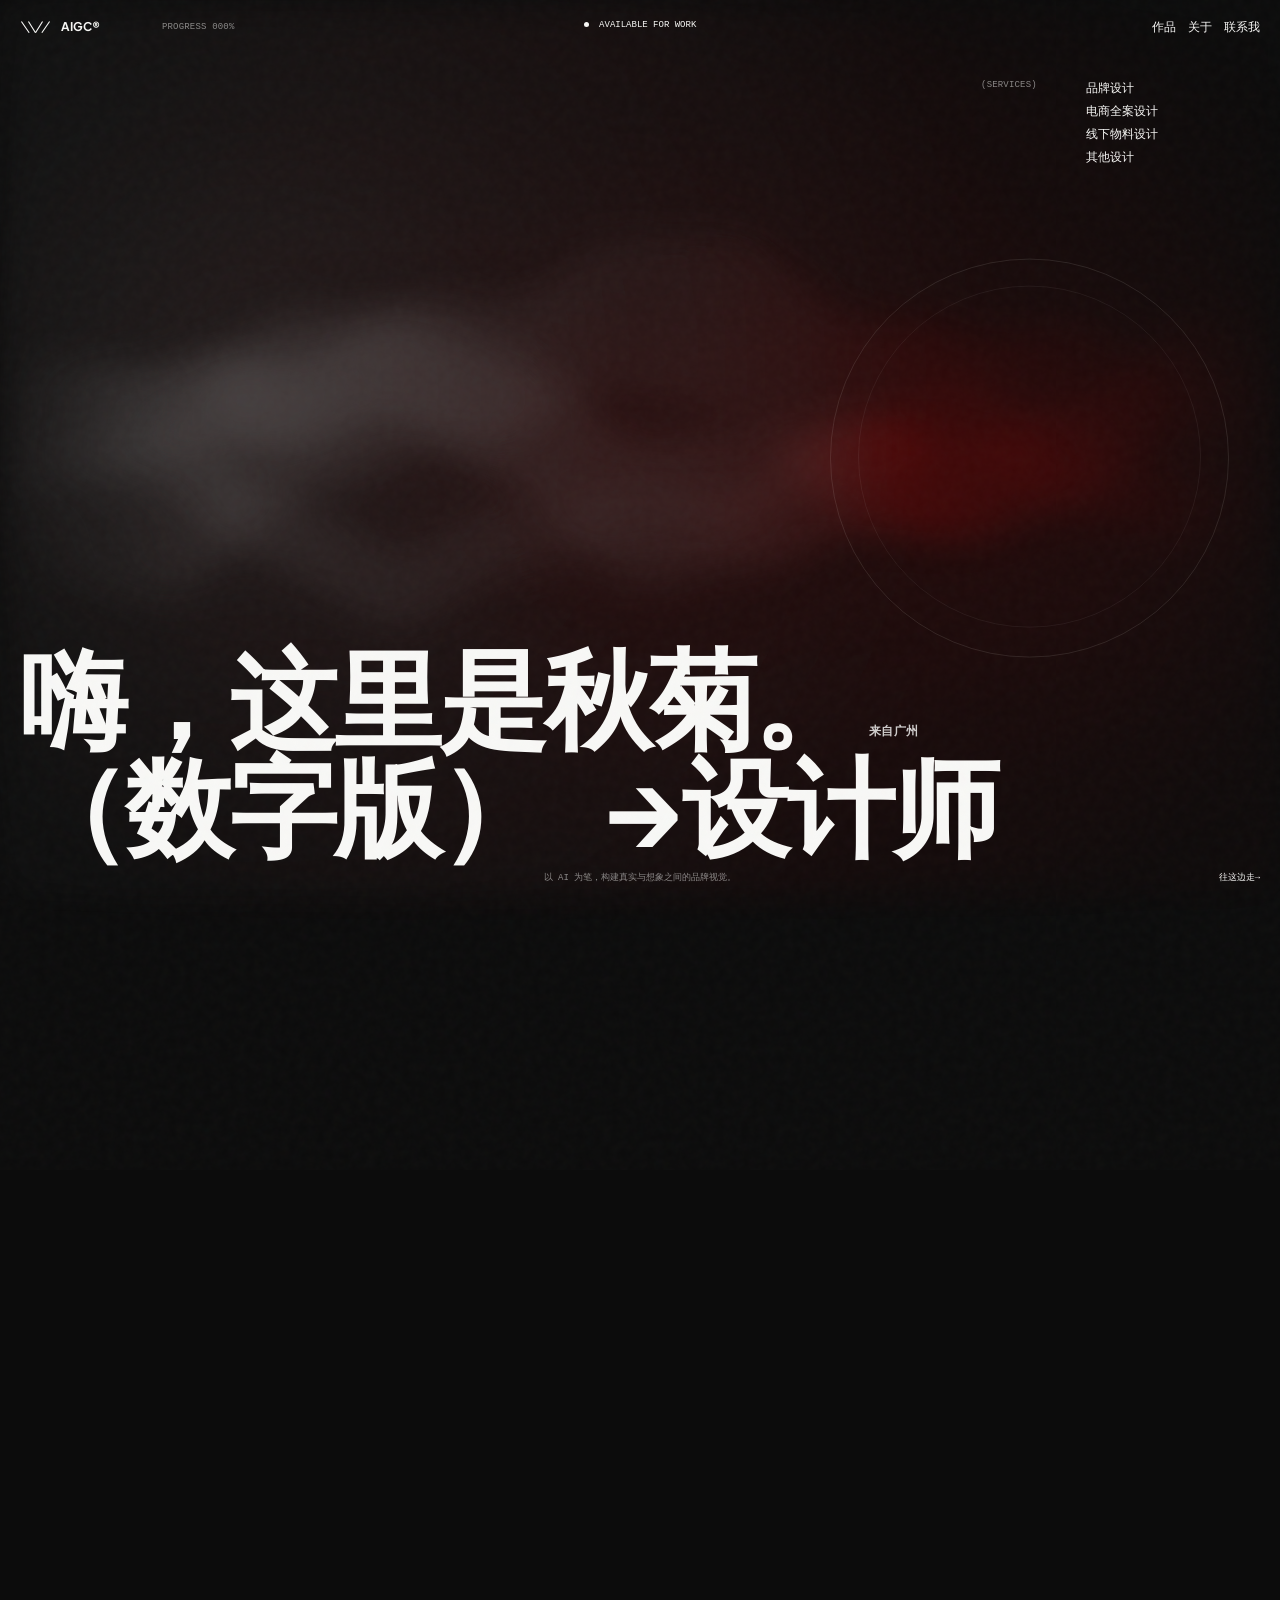
==== commit 7b79cec4: "Arrange project gallery in six-column grid" ====
--- a/index.html
+++ b/index.html
@@ -8,7 +8,7 @@
       content="AIGC 视觉设计师个人作品集：AI 视觉、品牌艺术指导与动态影像。"
     />
     <title>AIGC® — Visual Designer</title>
-    <link rel="stylesheet" href="./styles.css?v=20261120-spacing-final" />
+    <link rel="stylesheet" href="./styles.css?v=20261122-project02-cover" />
     <link rel="stylesheet" href="./target-cursor.css?v=20261120" />
   </head>
   <body>
@@ -111,7 +111,7 @@
               <div
                 class="project-copy"
                 data-open-project="1"
-                style="--project-image: url('./assets/chrome-memory.svg')"
+                style="--project-image: url('./assets/project-02/detail-headset.jpg'); --project-image-position: 50% 8%"
               >
                 <span class="project-number">02</span>
                 <span class="project-year">（2026）</span>
@@ -345,6 +345,6 @@
     <script src="https://cdn.jsdelivr.net/npm/gsap@3.12.5/dist/gsap.min.js"></script>
     <script src="./aurora.js"></script>
     <script src="./target-cursor.js?v=20261120"></script>
-    <script src="./script.js?v=20261121-case-comments"></script>
+    <script src="./script.js?v=20261122-project02-cover"></script>
   </body>
 </html>
--- a/styles.css
+++ b/styles.css
@@ -553,7 +553,7 @@
   position: absolute;
   inset: 0;
   z-index: 0;
-  background: var(--project-image) center / cover no-repeat;
+  background: var(--project-image) var(--project-image-position, center) / cover no-repeat;
   content: "";
   opacity: 0;
   pointer-events: none;
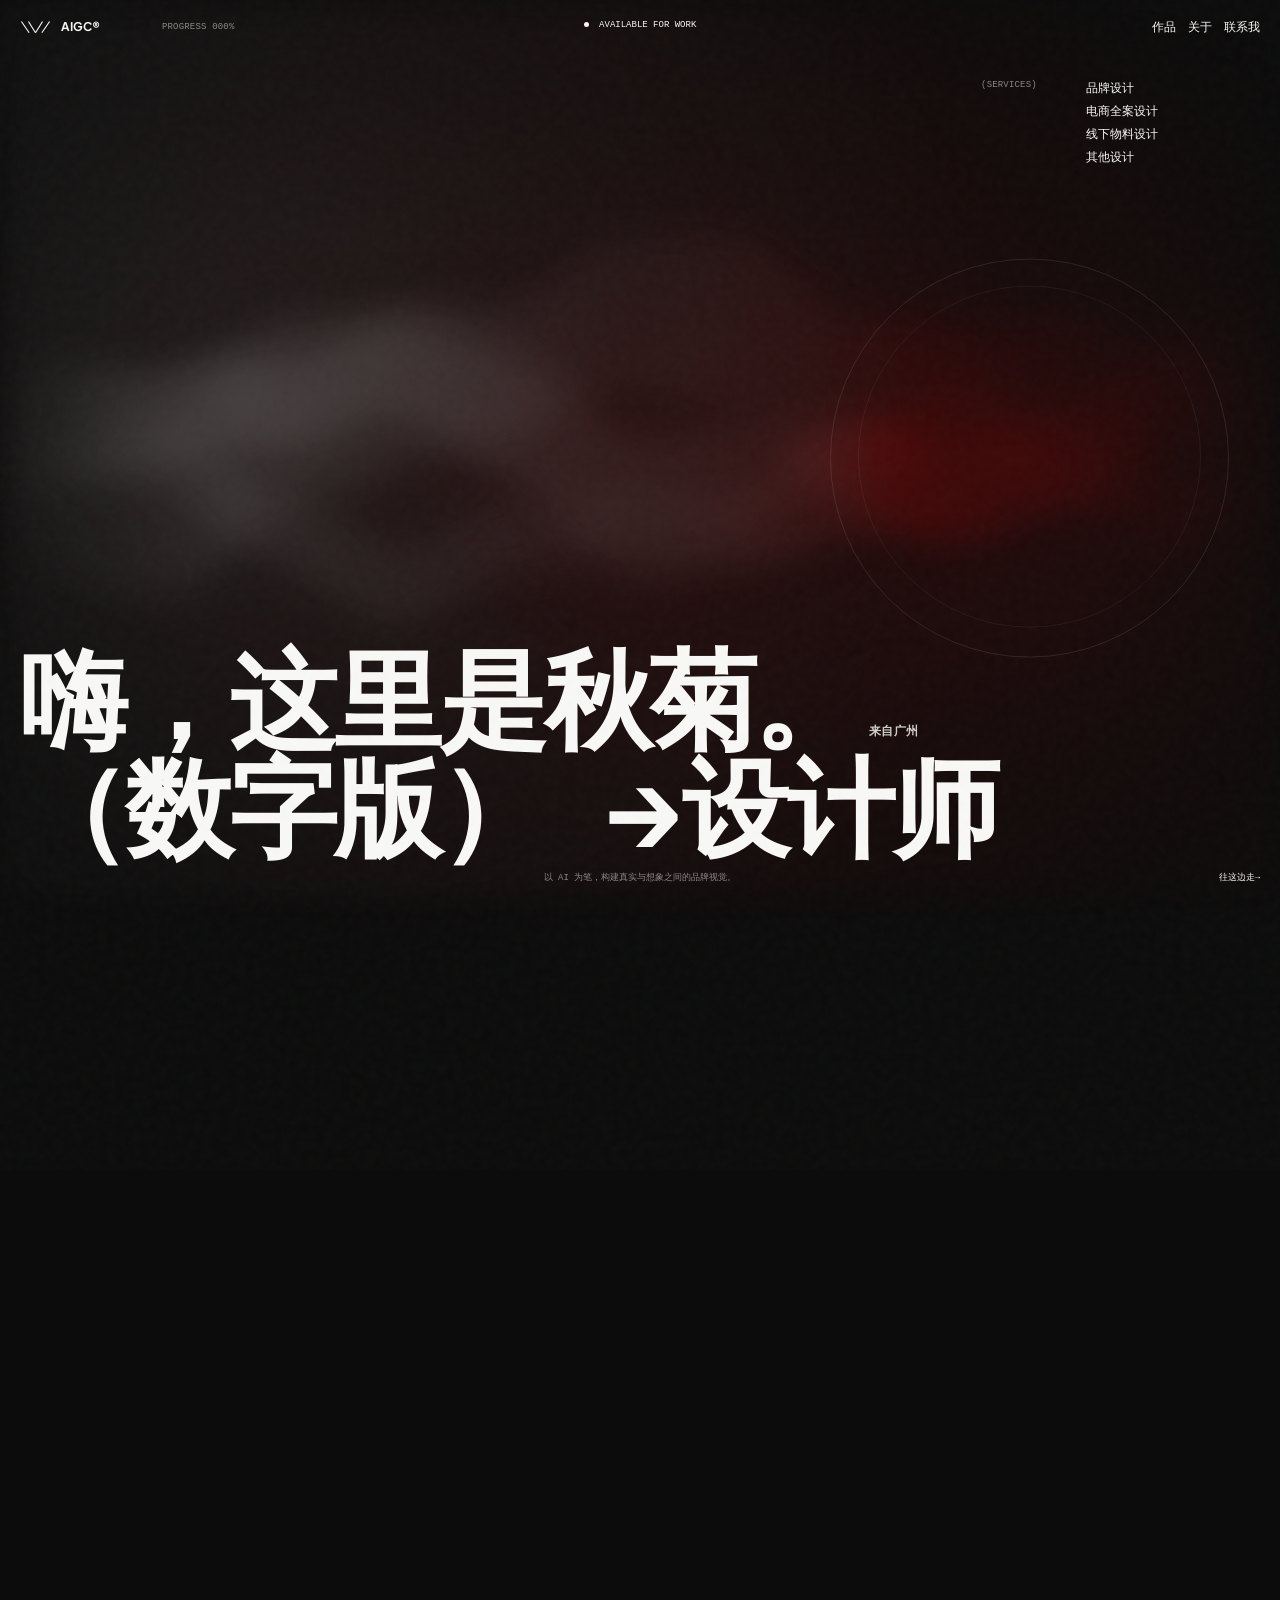
==== commit b41c6f29: "Optimize project gallery image delivery" ====
--- a/index.html
+++ b/index.html
@@ -111,7 +111,7 @@
               <div
                 class="project-copy"
                 data-open-project="1"
-                style="--project-image: url('./assets/project-02/detail-headset.jpg'); --project-image-position: 50% 8%"
+                style="--project-image: url('./assets/project-02/detail-headset.webp'); --project-image-position: 50% 8%"
               >
                 <span class="project-number">02</span>
                 <span class="project-year">（2026）</span>
@@ -345,6 +345,6 @@
     <script src="https://cdn.jsdelivr.net/npm/gsap@3.12.5/dist/gsap.min.js"></script>
     <script src="./aurora.js"></script>
     <script src="./target-cursor.js?v=20261120"></script>
-    <script src="./script.js?v=20261122-project02-cover"></script>
+    <script src="./script.js?v=20261122-gallery-webp"></script>
   </body>
 </html>
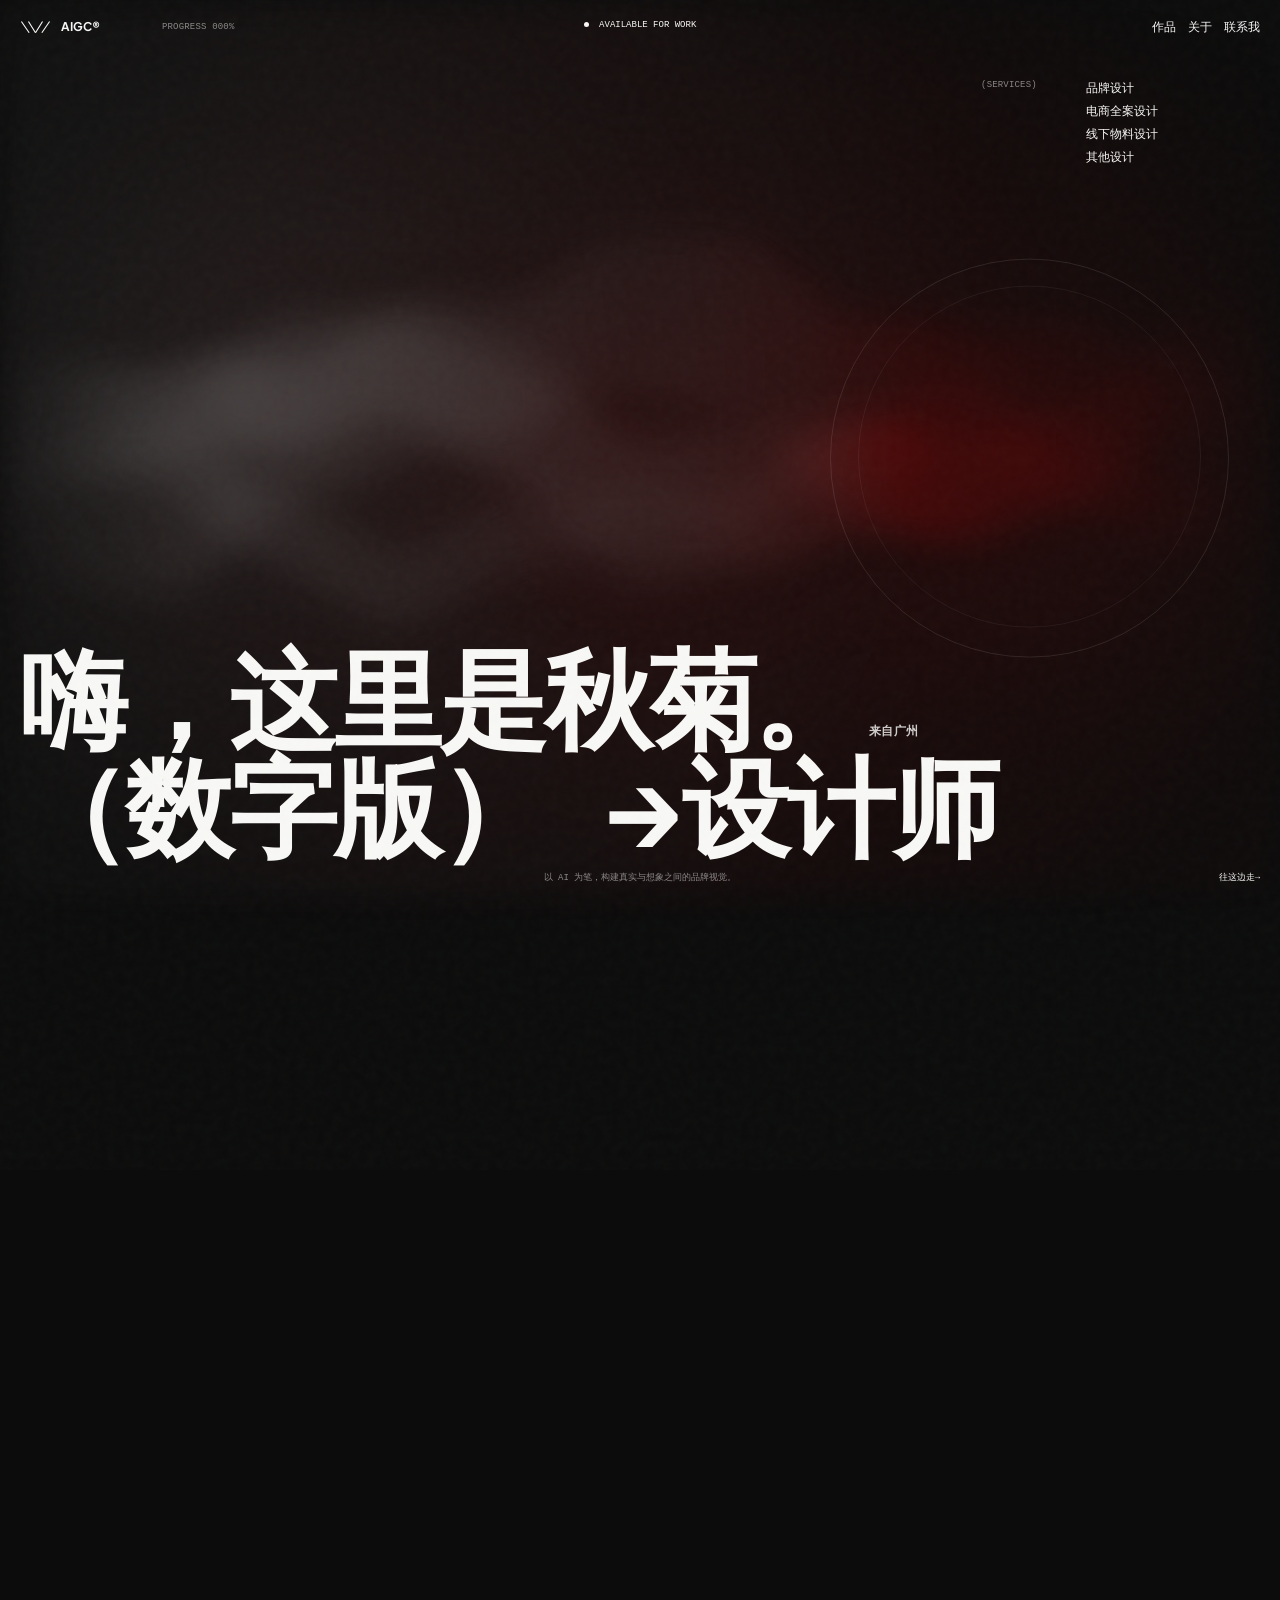
==== commit 8c2c35b3: "Update personal hobby carousel images" ====
--- a/index.html
+++ b/index.html
@@ -220,25 +220,29 @@
                   <div class="hobby-carousel">
                     <img
                       class="hobby-slide is-active"
-                      src="./assets/silicon-bloom.svg"
-                      alt="任何音乐相关视觉占位图"
+                      src="./assets/personal/hobby-music.jpg"
+                      alt="戴着耳机听音乐的人物摄影"
+                      style="object-position: 50% 35%"
                     />
                     <img
                       class="hobby-slide"
-                      src="./assets/chrome-memory.svg"
-                      alt="游戏与摄影视觉占位图"
+                      src="./assets/personal/hobby-gaming-photography.jpg"
+                      alt="富士 XE5 相机摄影"
+                      style="object-position: 50% 55%"
                       loading="lazy"
                     />
                     <img
                       class="hobby-slide"
-                      src="./assets/body-signal.svg"
-                      alt="艺术展与美术展视觉占位图"
+                      src="./assets/personal/hobby-art-exhibition.jpg"
+                      alt="美术馆艺术展现场"
+                      style="object-position: 50% 50%"
                       loading="lazy"
                     />
                     <img
                       class="hobby-slide"
-                      src="./assets/soft-machine.svg"
-                      alt="运动的乐趣视觉占位图"
+                      src="./assets/personal/hobby-sports.png"
+                      alt="羽毛球运动摄影"
+                      style="object-position: 50% 50%"
                       loading="lazy"
                     />
                     <span class="hobby-carousel__count"><b id="hobby-index">01</b> / 04</span>
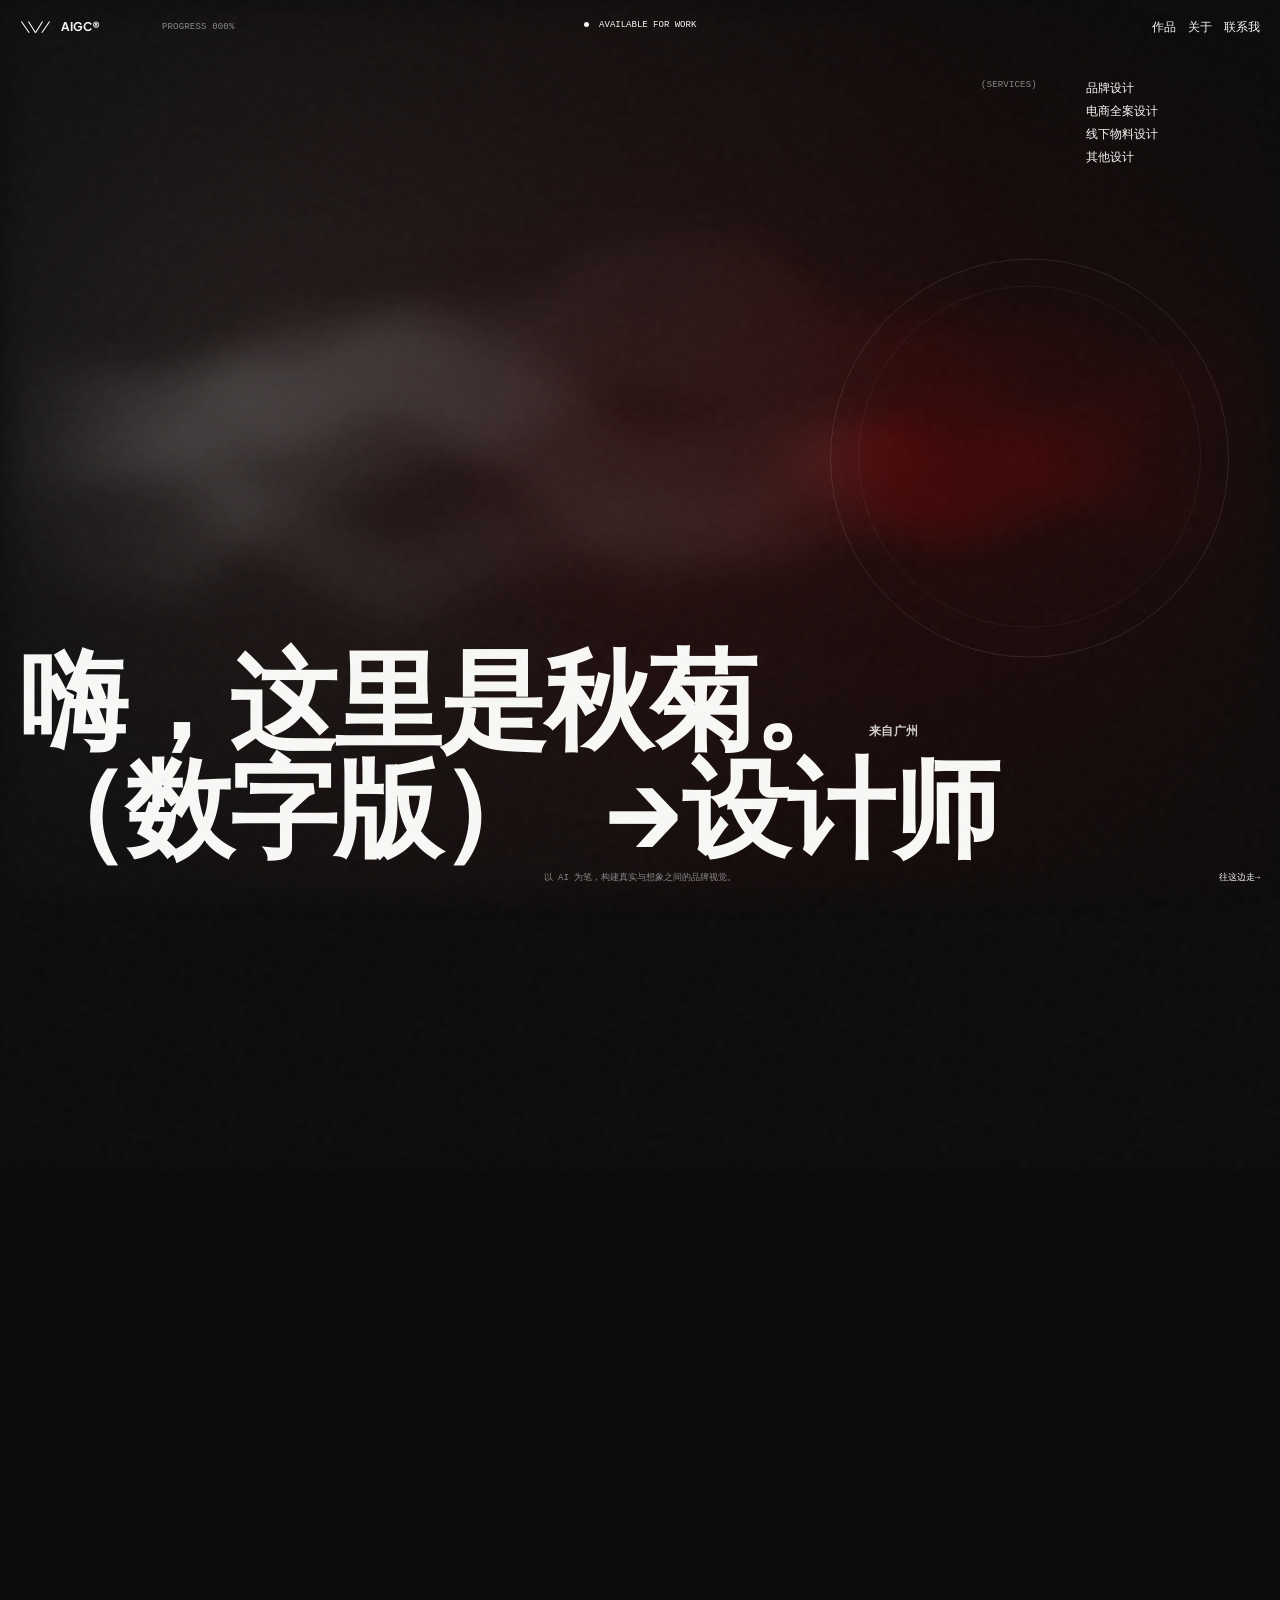
==== commit aeb61d16: "Refresh homepage stylesheet cache" ====
--- a/index.html
+++ b/index.html
@@ -8,7 +8,7 @@
       content="AIGC 视觉设计师个人作品集：AI 视觉、品牌艺术指导与动态影像。"
     />
     <title>AIGC® — Visual Designer</title>
-    <link rel="stylesheet" href="./styles.css?v=20261122-project02-cover" />
+    <link rel="stylesheet" href="./styles.css?v=20261123-works-width" />
     <link rel="stylesheet" href="./target-cursor.css?v=20261120" />
   </head>
   <body>
--- a/styles.css
+++ b/styles.css
@@ -644,6 +644,7 @@
 }
 
 .works-table {
+  width: min(100%, 1160px);
   border-top: 1px solid var(--line);
 }
 
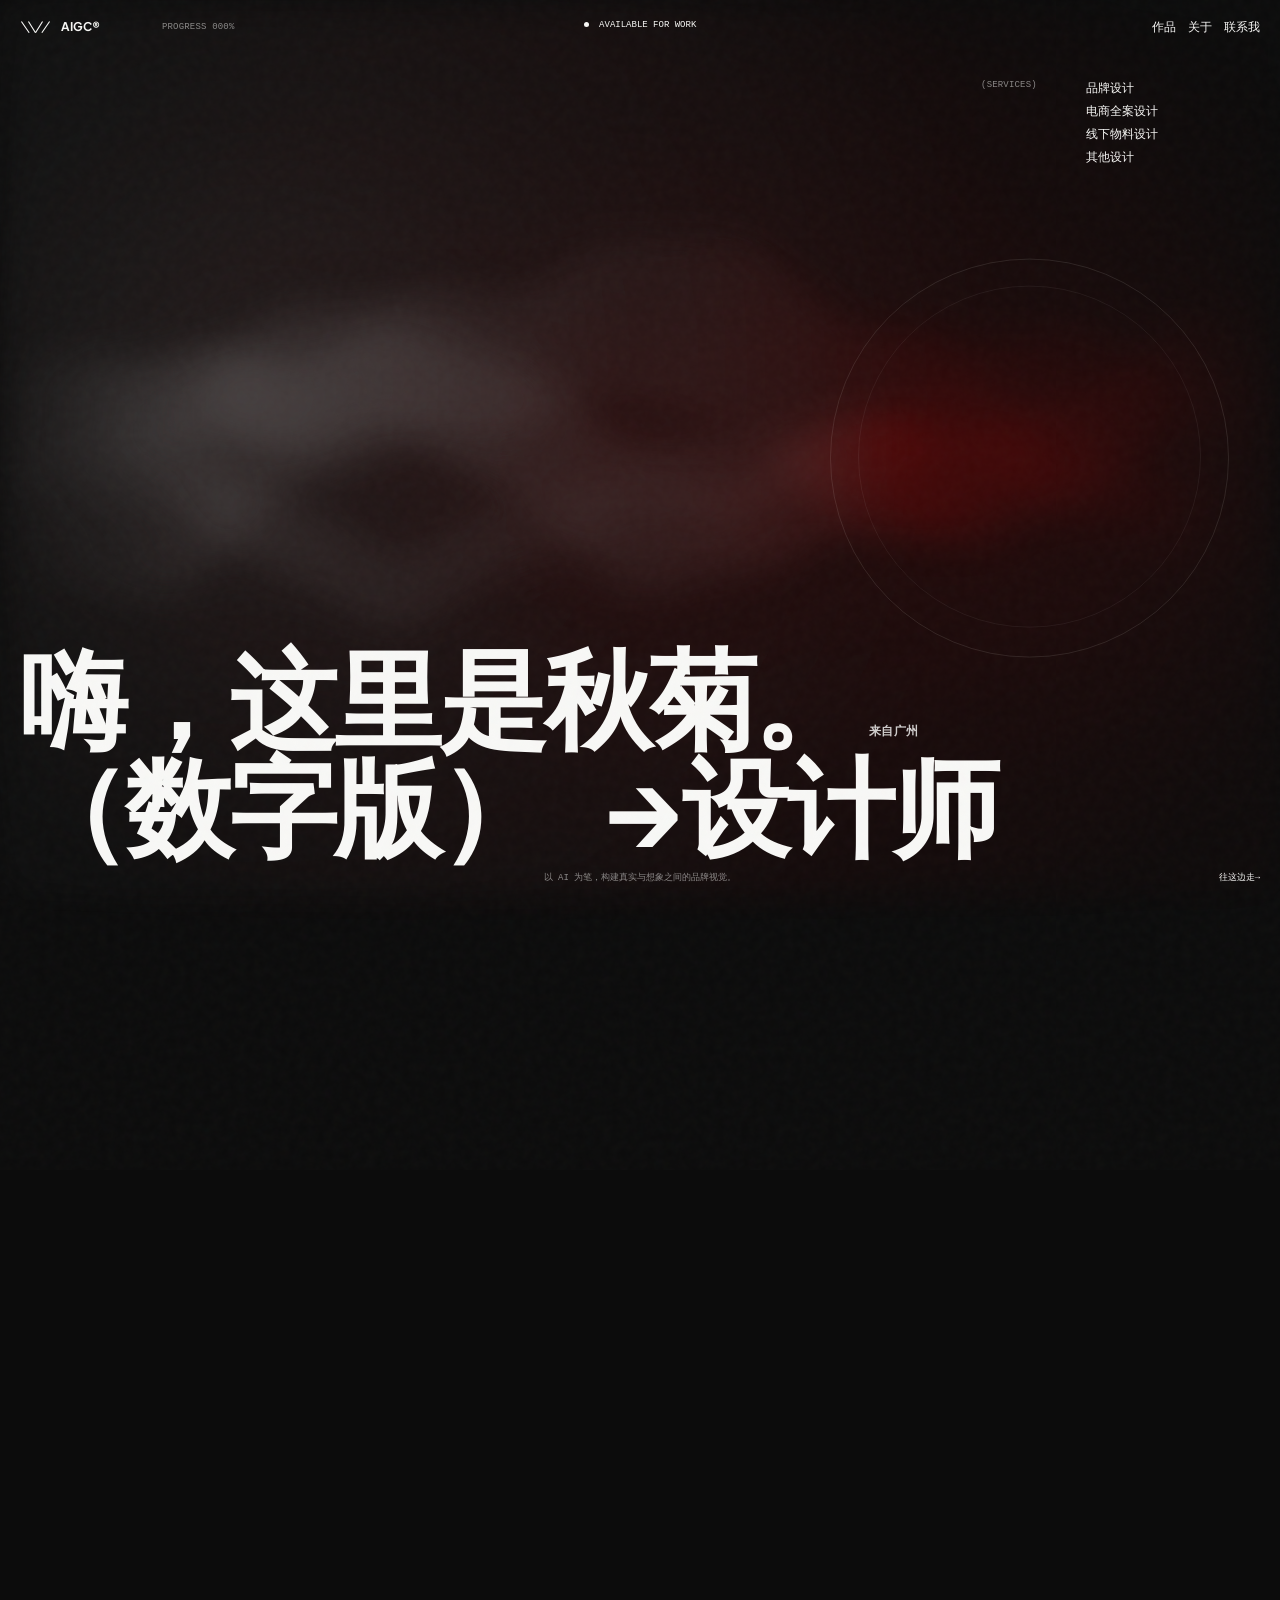
==== commit aa8f508b: "Refine project labels and typography" ====
--- a/index.html
+++ b/index.html
@@ -8,7 +8,7 @@
       content="AIGC 视觉设计师个人作品集：AI 视觉、品牌艺术指导与动态影像。"
     />
     <title>AIGC® — Visual Designer</title>
-    <link rel="stylesheet" href="./styles.css?v=20261123-works-width" />
+    <link rel="stylesheet" href="./styles.css?v=20261123-annotation-typography" />
     <link rel="stylesheet" href="./target-cursor.css?v=20261120" />
   </head>
   <body>
@@ -117,8 +117,9 @@
                 <span class="project-year">（2026）</span>
                 <h2>电商<br />全案设计</h2>
                 <ul>
-                  <li>AIGC</li>
-                  <li>电商</li>
+                  <li>详情页设计</li>
+                  <li>海报设计</li>
+                  <li>亚马逊电商详情页设计</li>
                 </ul>
                 <button class="project-open" type="button" data-open-project="1">查看作品 ↗</button>
               </div>
@@ -134,8 +135,8 @@
                 <span class="project-year">（2026）</span>
                 <h2>线下<br />物料设计</h2>
                 <ul>
-                  <li>画册</li>
-                  <li>包装</li>
+                  <li>画册设计</li>
+                  <li>包装设计</li>
                 </ul>
                 <button class="project-open" type="button" data-open-project="2">查看作品 ↗</button>
               </div>
@@ -152,6 +153,9 @@
                 <h2>其他<br />设计</h2>
                 <ul>
                   <li>字体设计</li>
+                  <li>海报设计</li>
+                  <li>UI设计</li>
+                  <li>app设计</li>
                 </ul>
                 <button class="project-open" type="button" data-open-project="3">查看作品 ↗</button>
               </div>
--- a/styles.css
+++ b/styles.css
@@ -598,15 +598,19 @@
 
 .project-copy ul {
   display: flex;
-  gap: 7px;
+  gap: clamp(7px, 1.6vw, 14px);
   padding: 9px 0;
   margin: 0;
-  flex-direction: column;
+  flex-flow: row nowrap;
   border-top: 1px solid var(--line);
   border-bottom: 1px solid var(--line);
-  color: var(--muted);
-  font: 9px/1.2 var(--mono);
+  color: var(--white);
+  font: 700 clamp(10px, 2.5vw, 13px)/1.2 var(--mono);
   list-style: none;
+}
+
+.project-copy ul li {
+  white-space: nowrap;
 }
 
 .project-open {
@@ -1053,6 +1057,9 @@
   display: flex;
   flex-wrap: wrap;
   gap: 8px 20px;
+  font-size: 11px;
+  font-weight: 500;
+  line-height: 1.35;
 }
 
 .contact-channels a {
@@ -1062,8 +1069,9 @@
 
 .contact-directory__contact p {
   margin: 0;
-  font-size: 9px;
-  line-height: 1.45;
+  font-size: 11px;
+  font-weight: 500;
+  line-height: 1.35;
   text-align: right;
 }
 
@@ -1326,7 +1334,6 @@
 
   .project-copy ul {
     grid-column: 1;
-    gap: 5px;
   }
 
   .project-open {
@@ -1399,7 +1406,7 @@
 
   .about-copy h2 {
     margin: 23px 0 28px;
-    font-size: clamp(27px, 7.4vw, 41px);
+    font-size: clamp(20px, 5vw, 28px);
   }
 
   .about-intro {
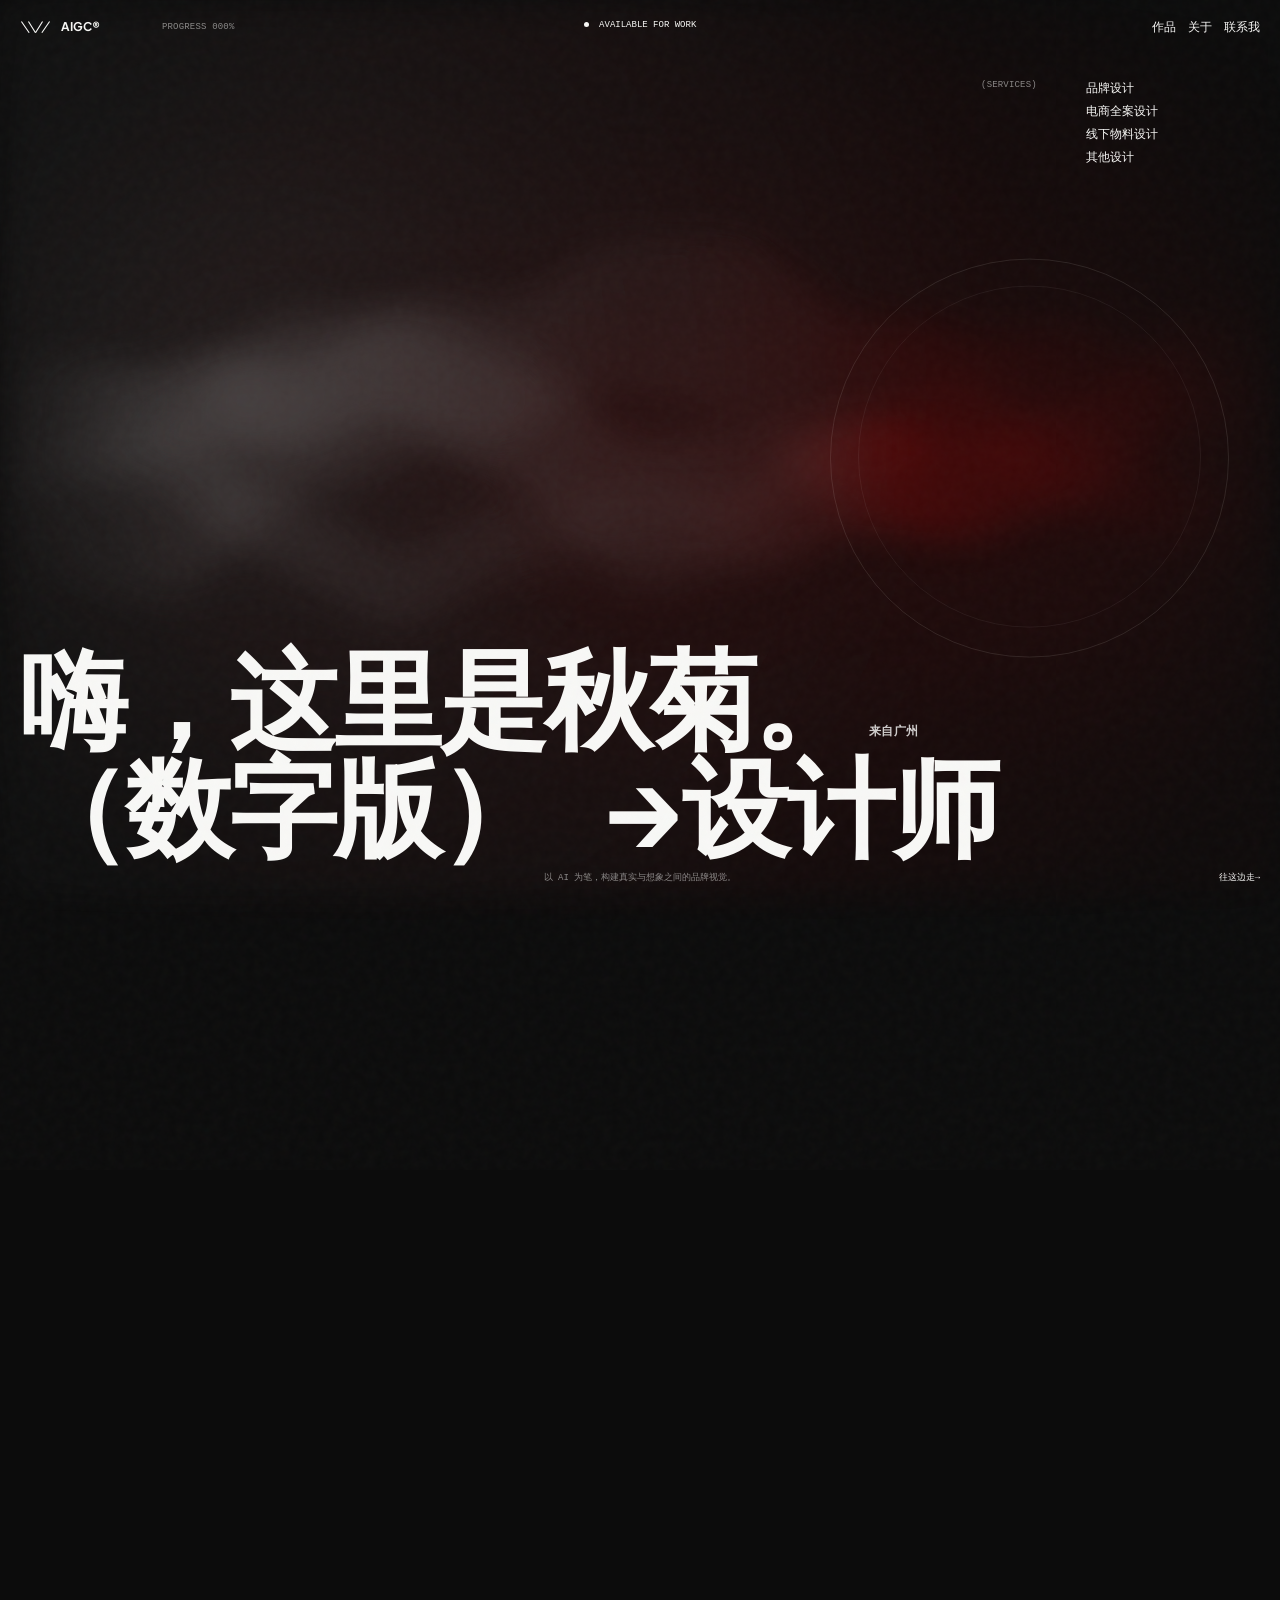
==== commit 2b2f2004: "Add project 02 gallery tabs and group title" ====
--- a/index.html
+++ b/index.html
@@ -118,7 +118,6 @@
                 <h2>电商<br />全案设计</h2>
                 <ul>
                   <li>详情页设计</li>
-                  <li>海报设计</li>
                   <li>亚马逊电商详情页设计</li>
                 </ul>
                 <button class="project-open" type="button" data-open-project="1">查看作品 ↗</button>
